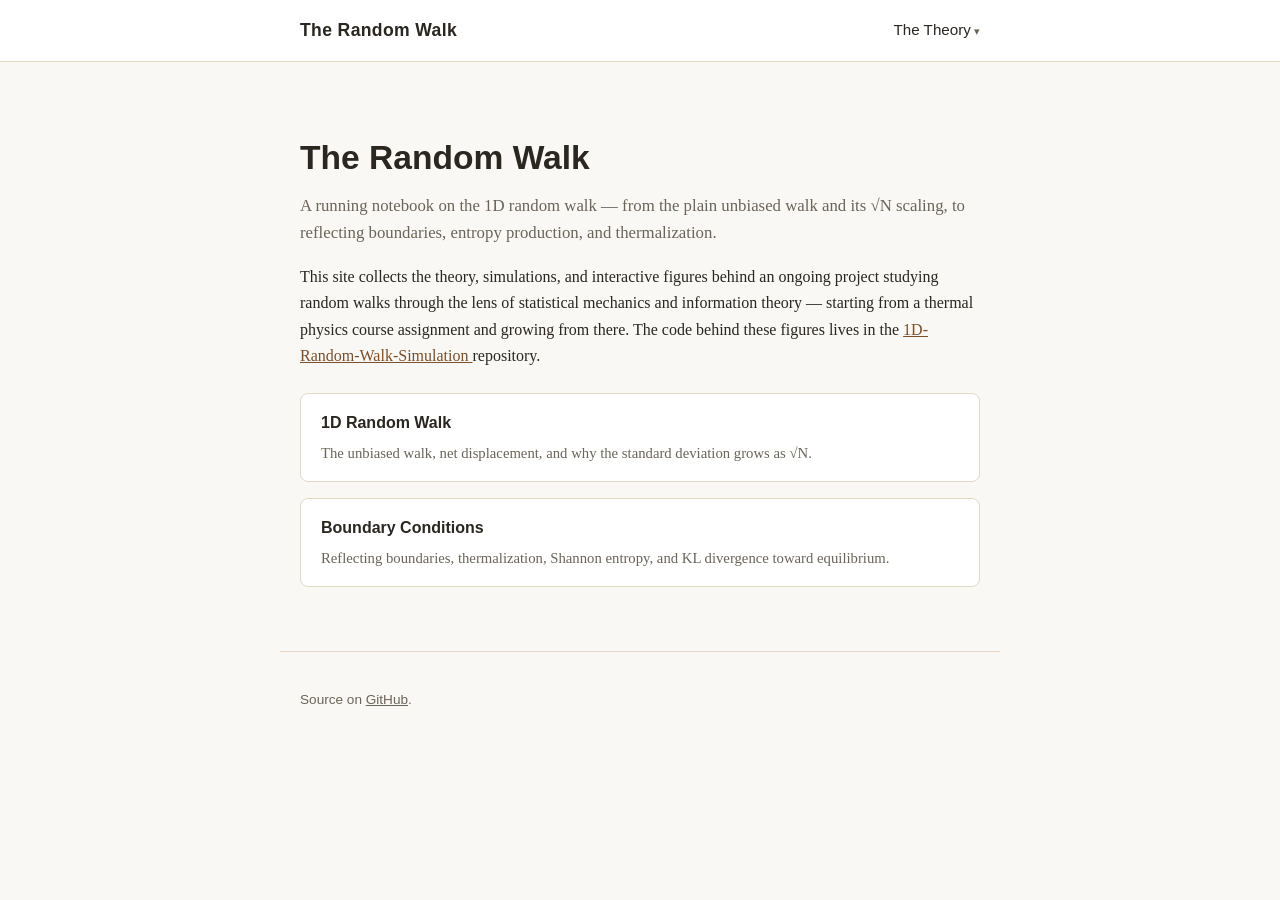
==== docs/index.html @ b5ab9532 "Scaffold GitHub Pages site under docs/ Adds the static site skeleton: landing page with "The Theory"" ====
<!DOCTYPE html>
<html lang="en">
<head>
  <meta charset="UTF-8" />
  <meta name="viewport" content="width=device-width, initial-scale=1.0" />
  <title>The Random Walk</title>
  <link rel="stylesheet" href="style.css" />
</head>
<body>

  <header class="site-header">
    <div class="site-header-inner">
      <a class="site-title" href="index.html">The Random Walk</a>
      <nav class="site-nav">
        <ul>
          <li class="nav-dropdown">
            <button class="nav-dropdown-toggle" aria-expanded="false">The Theory</button>
            <ul class="nav-dropdown-menu">
              <li><a href="theory/1d-random-walk.html">1D Random Walk</a></li>
              <li><a href="theory/boundary-conditions.html">Boundary Conditions</a></li>
            </ul>
          </li>
        </ul>
      </nav>
    </div>
  </header>

  <main>
    <section class="hero">
      <h1>The Random Walk</h1>
      <p class="tagline">
        A running notebook on the 1D random walk — from the plain unbiased
        walk and its &radic;N scaling, to reflecting boundaries, entropy
        production, and thermalization.
      </p>
      <p>
        This site collects the theory, simulations, and interactive figures
        behind an ongoing project studying random walks through the lens of
        statistical mechanics and information theory — starting from a
        thermal physics course assignment and growing from there. The code
        behind these figures lives in the
        <a href="https://github.com/eigenname/1D-Random-Walk-Simulation">
          1D-Random-Walk-Simulation
        </a> repository.
      </p>
    </section>

    <section class="card-links">
      <a class="card-link" href="theory/1d-random-walk.html">
        <div class="card-link-title">1D Random Walk</div>
        <div class="card-link-desc">
          The unbiased walk, net displacement, and why the standard
          deviation grows as &radic;N.
        </div>
      </a>
      <a class="card-link" href="theory/boundary-conditions.html">
        <div class="card-link-title">Boundary Conditions</div>
        <div class="card-link-desc">
          Reflecting boundaries, thermalization, Shannon entropy, and KL
          divergence toward equilibrium.
        </div>
      </a>
    </section>
  </main>

  <footer>
    <p>
      Source on <a href="https://github.com/eigenname/1D-Random-Walk-Simulation">GitHub</a>.
    </p>
  </footer>

  <script src="nav.js"></script>
</body>
</html>
---- docs/style.css ----
/* ---------- Shared stylesheet for The Random Walk ---------- */

:root {
  --bg: #faf8f4;
  --bg-raised: #ffffff;
  --text: #2a2620;
  --text-muted: #6b6459;
  --accent: #7a4f2a;
  --accent-soft: #efe6d8;
  --border: #e2d9c8;
  --max-width: 720px;
}

@media (prefers-color-scheme: dark) {
  :root {
    --bg: #1c1a17;
    --bg-raised: #242220;
    --text: #ece7dd;
    --text-muted: #a89f8f;
    --accent: #d9a86c;
    --accent-soft: #332c22;
    --border: #3a352c;
  }
}

* { box-sizing: border-box; }

body {
  margin: 0;
  background: var(--bg);
  color: var(--text);
  font-family: "Georgia", "Iowan Old Style", serif;
  line-height: 1.65;
}

h1, h2, h3, .site-title, .nav-dropdown-toggle, code, pre {
  font-family: "Helvetica Neue", Arial, sans-serif;
}

a { color: var(--accent); }
a:hover { text-decoration: none; }

/* ---------- Header / nav ---------- */

.site-header {
  border-bottom: 1px solid var(--border);
  background: var(--bg-raised);
}

.site-header-inner {
  max-width: var(--max-width);
  margin: 0 auto;
  padding: 1rem 1.25rem;
  display: flex;
  align-items: center;
  justify-content: space-between;
}

.site-title {
  font-weight: 700;
  font-size: 1.1rem;
  text-decoration: none;
  color: var(--text);
  letter-spacing: 0.02em;
}

.site-nav > ul {
  list-style: none;
  margin: 0;
  padding: 0;
  display: flex;
  gap: 1.5rem;
}

.nav-dropdown { position: relative; }

.nav-dropdown-toggle {
  background: none;
  border: none;
  font-size: 0.95rem;
  color: var(--text);
  cursor: pointer;
  padding: 0.25rem 0;
}

.nav-dropdown-toggle::after {
  content: " ▾";
  font-size: 0.7rem;
  color: var(--text-muted);
}

.nav-dropdown-menu {
  display: none;
  position: absolute;
  right: 0;
  top: 100%;
  margin-top: 0.5rem;
  background: var(--bg-raised);
  border: 1px solid var(--border);
  border-radius: 6px;
  min-width: 200px;
  padding: 0.4rem 0;
  list-style: none;
  box-shadow: 0 4px 12px rgba(0, 0, 0, 0.08);
  z-index: 10;
}

.nav-dropdown-toggle[aria-expanded="true"] + .nav-dropdown-menu {
  display: block;
}

.nav-dropdown-menu li a {
  display: block;
  padding: 0.5rem 1rem;
  color: var(--text);
  text-decoration: none;
  font-size: 0.92rem;
}

.nav-dropdown-menu li a:hover {
  background: var(--accent-soft);
}

/* ---------- Page content ---------- */

main {
  max-width: var(--max-width);
  margin: 0 auto;
  padding: 2.5rem 1.25rem 4rem;
}

.hero h1 {
  font-size: 2.1rem;
  margin-bottom: 0.4rem;
}

.hero .tagline {
  color: var(--text-muted);
  font-size: 1.05rem;
  margin-top: 0;
}

article h1 {
  font-size: 1.8rem;
  margin-bottom: 0.3rem;
}

article .kicker {
  color: var(--text-muted);
  font-family: "Helvetica Neue", Arial, sans-serif;
  font-size: 0.85rem;
  text-transform: uppercase;
  letter-spacing: 0.08em;
  margin: 0 0 0.6rem;
}

article h2 {
  font-size: 1.35rem;
  margin-top: 2.4rem;
  border-bottom: 1px solid var(--border);
  padding-bottom: 0.3rem;
}

article p { margin: 1rem 0; }

.card-links {
  display: grid;
  gap: 1rem;
  margin-top: 1.5rem;
}

.card-link {
  display: block;
  padding: 1rem 1.25rem;
  border: 1px solid var(--border);
  border-radius: 8px;
  background: var(--bg-raised);
  text-decoration: none;
  color: var(--text);
}

.card-link:hover { border-color: var(--accent); }

.card-link .card-link-title {
  font-family: "Helvetica Neue", Arial, sans-serif;
  font-weight: 700;
  margin-bottom: 0.25rem;
}

.card-link .card-link-desc {
  color: var(--text-muted);
  font-size: 0.92rem;
}

/* ---------- Plot embeds ---------- */

.plot-embed {
  margin: 1.5rem 0;
  border: 1px solid var(--border);
  border-radius: 8px;
  overflow: hidden;
  background: var(--bg-raised);
}

.plot-embed iframe {
  display: block;
  width: 100%;
  height: 480px;
  border: none;
}

.plot-caption {
  font-family: "Helvetica Neue", Arial, sans-serif;
  font-size: 0.85rem;
  color: var(--text-muted);
  margin-top: 0.5rem;
}

/* ---------- Footer ---------- */

footer {
  max-width: var(--max-width);
  margin: 0 auto;
  padding: 1.5rem 1.25rem 3rem;
  color: var(--text-muted);
  font-family: "Helvetica Neue", Arial, sans-serif;
  font-size: 0.85rem;
  border-top: 1px solid var(--border);
}

footer a { color: var(--text-muted); }
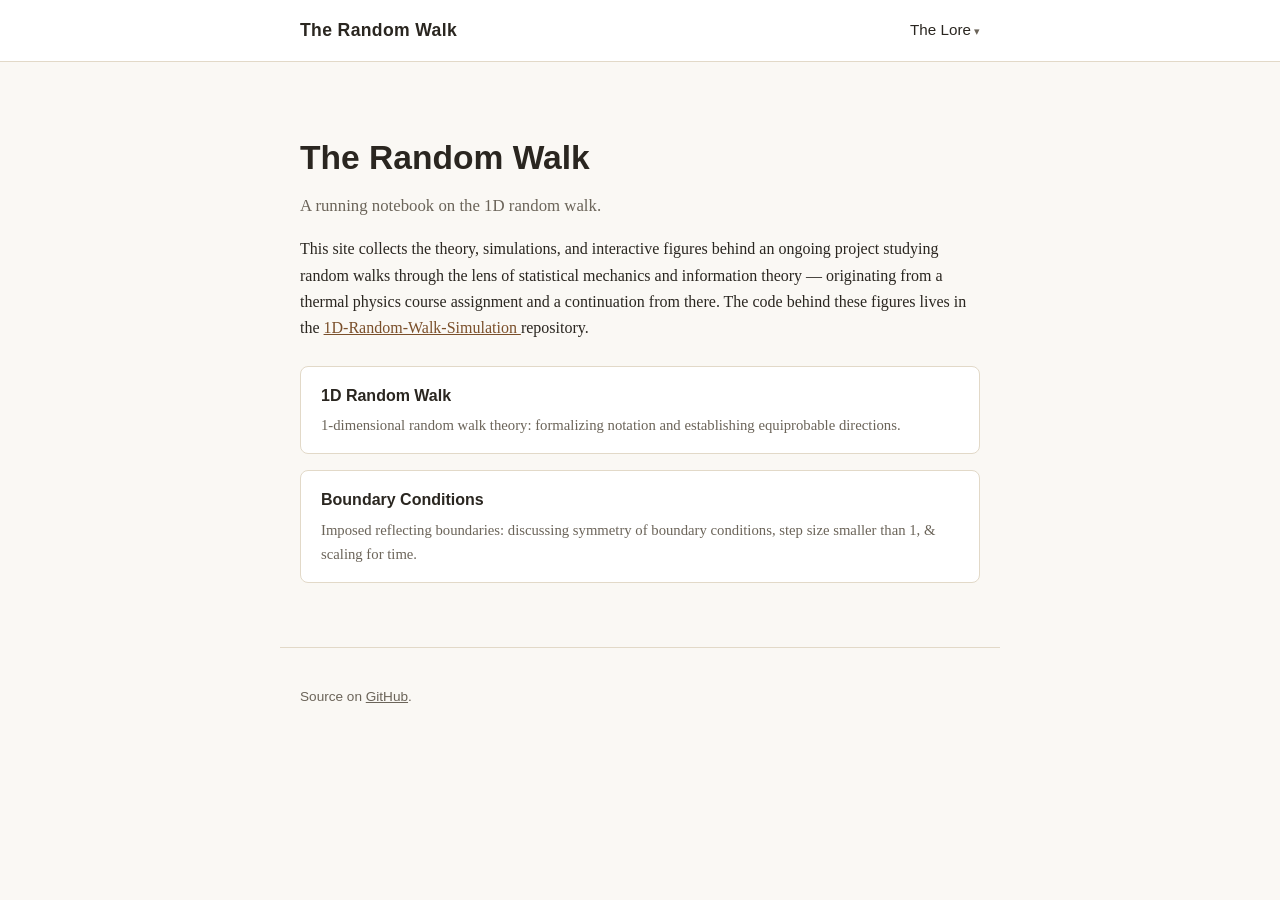
==== commit e7d9dc9d: "Add Flask dev server, update site docs, fix .gitignore, drop test.ipynb Squashes the local commits t" ====
--- a/docs/index.html
+++ b/docs/index.html
@@ -3,18 +3,18 @@
 <head>
   <meta charset="UTF-8" />
   <meta name="viewport" content="width=device-width, initial-scale=1.0" />
-  <title>The Random Walk</title>
+  <title>Homepage</title> <!-- name of browser tab -->
   <link rel="stylesheet" href="style.css" />
 </head>
 <body>
 
   <header class="site-header">
     <div class="site-header-inner">
-      <a class="site-title" href="index.html">The Random Walk</a>
+      <a class="site-title" href="index.html">The Random Walk</a> <!-- name of site, takes you back to homepage -->
       <nav class="site-nav">
         <ul>
           <li class="nav-dropdown">
-            <button class="nav-dropdown-toggle" aria-expanded="false">The Theory</button>
+            <button class="nav-dropdown-toggle" aria-expanded="false">The Lore</button>
             <ul class="nav-dropdown-menu">
               <li><a href="theory/1d-random-walk.html">1D Random Walk</a></li>
               <li><a href="theory/boundary-conditions.html">Boundary Conditions</a></li>
@@ -29,15 +29,13 @@
     <section class="hero">
       <h1>The Random Walk</h1>
       <p class="tagline">
-        A running notebook on the 1D random walk — from the plain unbiased
-        walk and its &radic;N scaling, to reflecting boundaries, entropy
-        production, and thermalization.
+        A running notebook on the 1D random walk.
       </p>
       <p>
         This site collects the theory, simulations, and interactive figures
         behind an ongoing project studying random walks through the lens of
-        statistical mechanics and information theory — starting from a
-        thermal physics course assignment and growing from there. The code
+        statistical mechanics and information theory — originating from a
+        thermal physics course assignment and a continuation from there. The code
         behind these figures lives in the
         <a href="https://github.com/eigenname/1D-Random-Walk-Simulation">
           1D-Random-Walk-Simulation
@@ -49,15 +47,13 @@
       <a class="card-link" href="theory/1d-random-walk.html">
         <div class="card-link-title">1D Random Walk</div>
         <div class="card-link-desc">
-          The unbiased walk, net displacement, and why the standard
-          deviation grows as &radic;N.
+          1-dimensional random walk theory: formalizing notation and establishing equiprobable directions.
         </div>
       </a>
       <a class="card-link" href="theory/boundary-conditions.html">
         <div class="card-link-title">Boundary Conditions</div>
         <div class="card-link-desc">
-          Reflecting boundaries, thermalization, Shannon entropy, and KL
-          divergence toward equilibrium.
+          Imposed reflecting boundaries: discussing symmetry of boundary conditions, step size smaller than 1, & scaling for time.
         </div>
       </a>
     </section>
